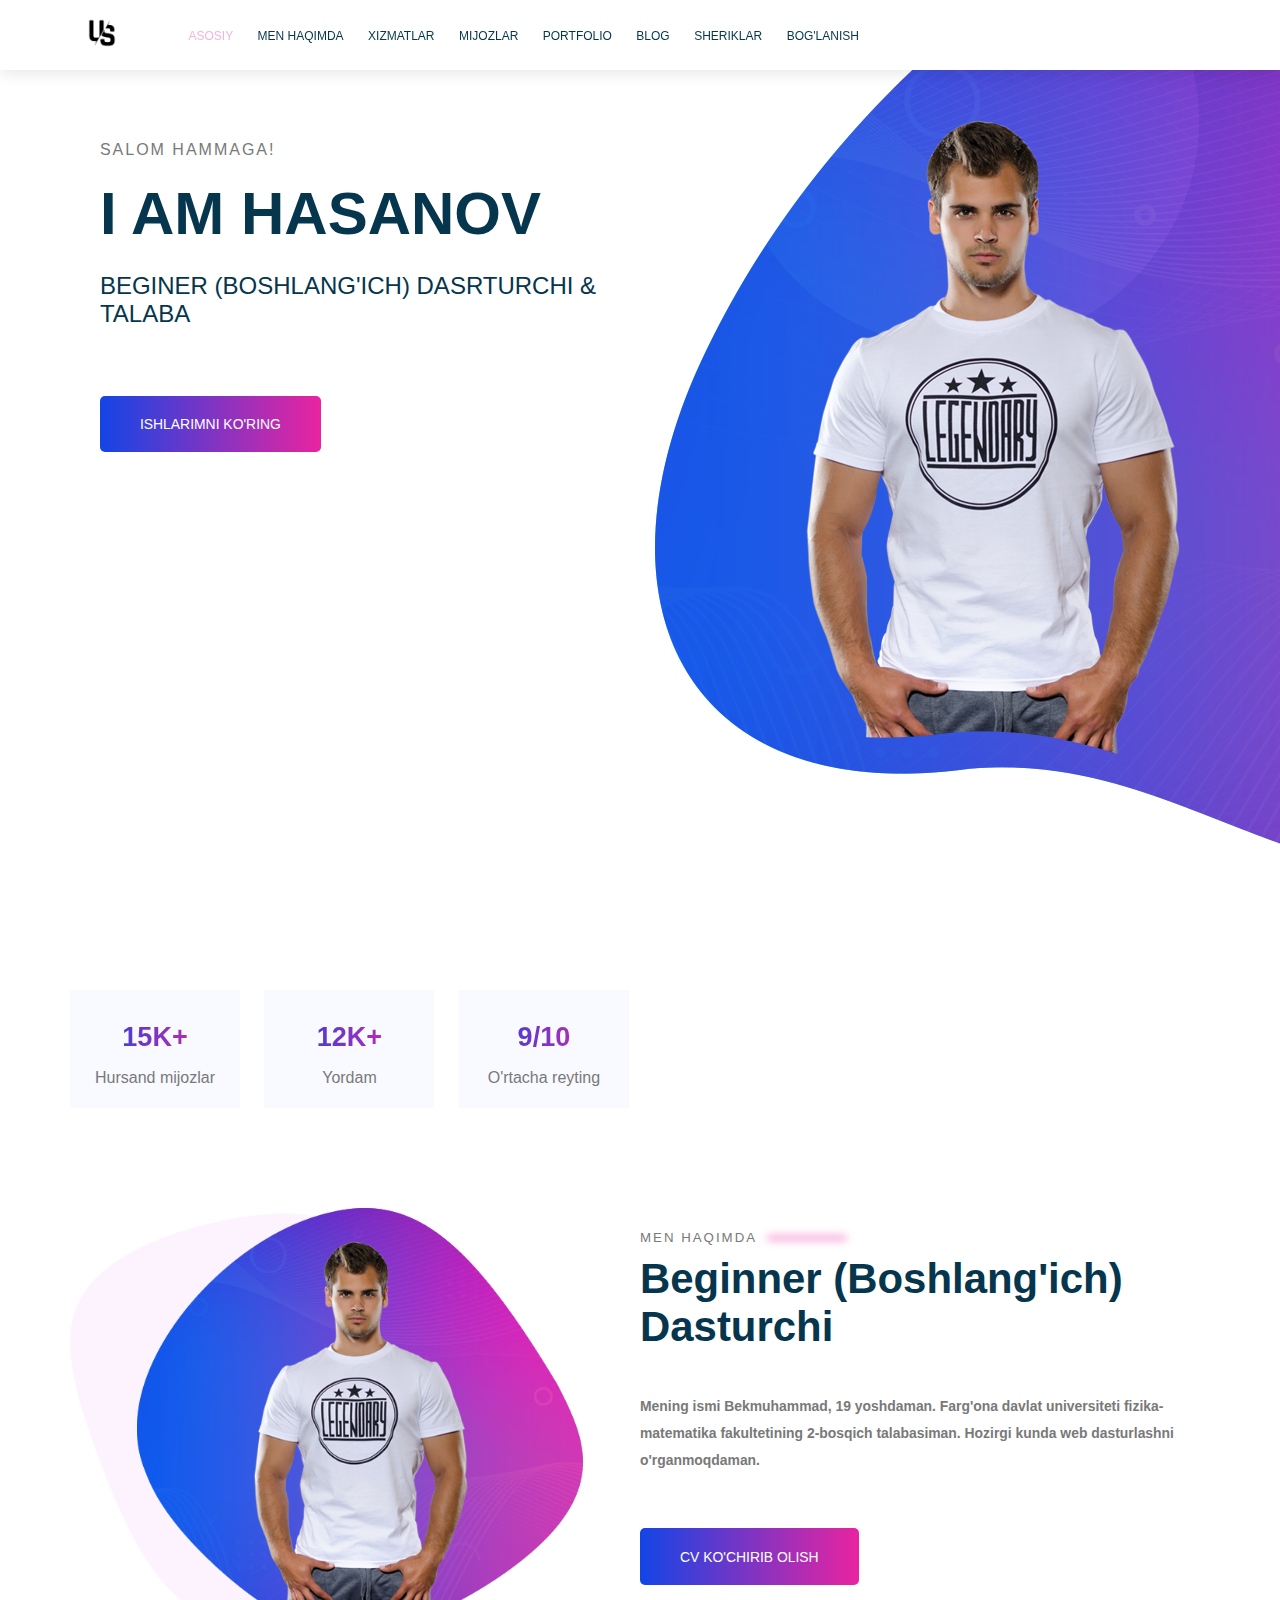
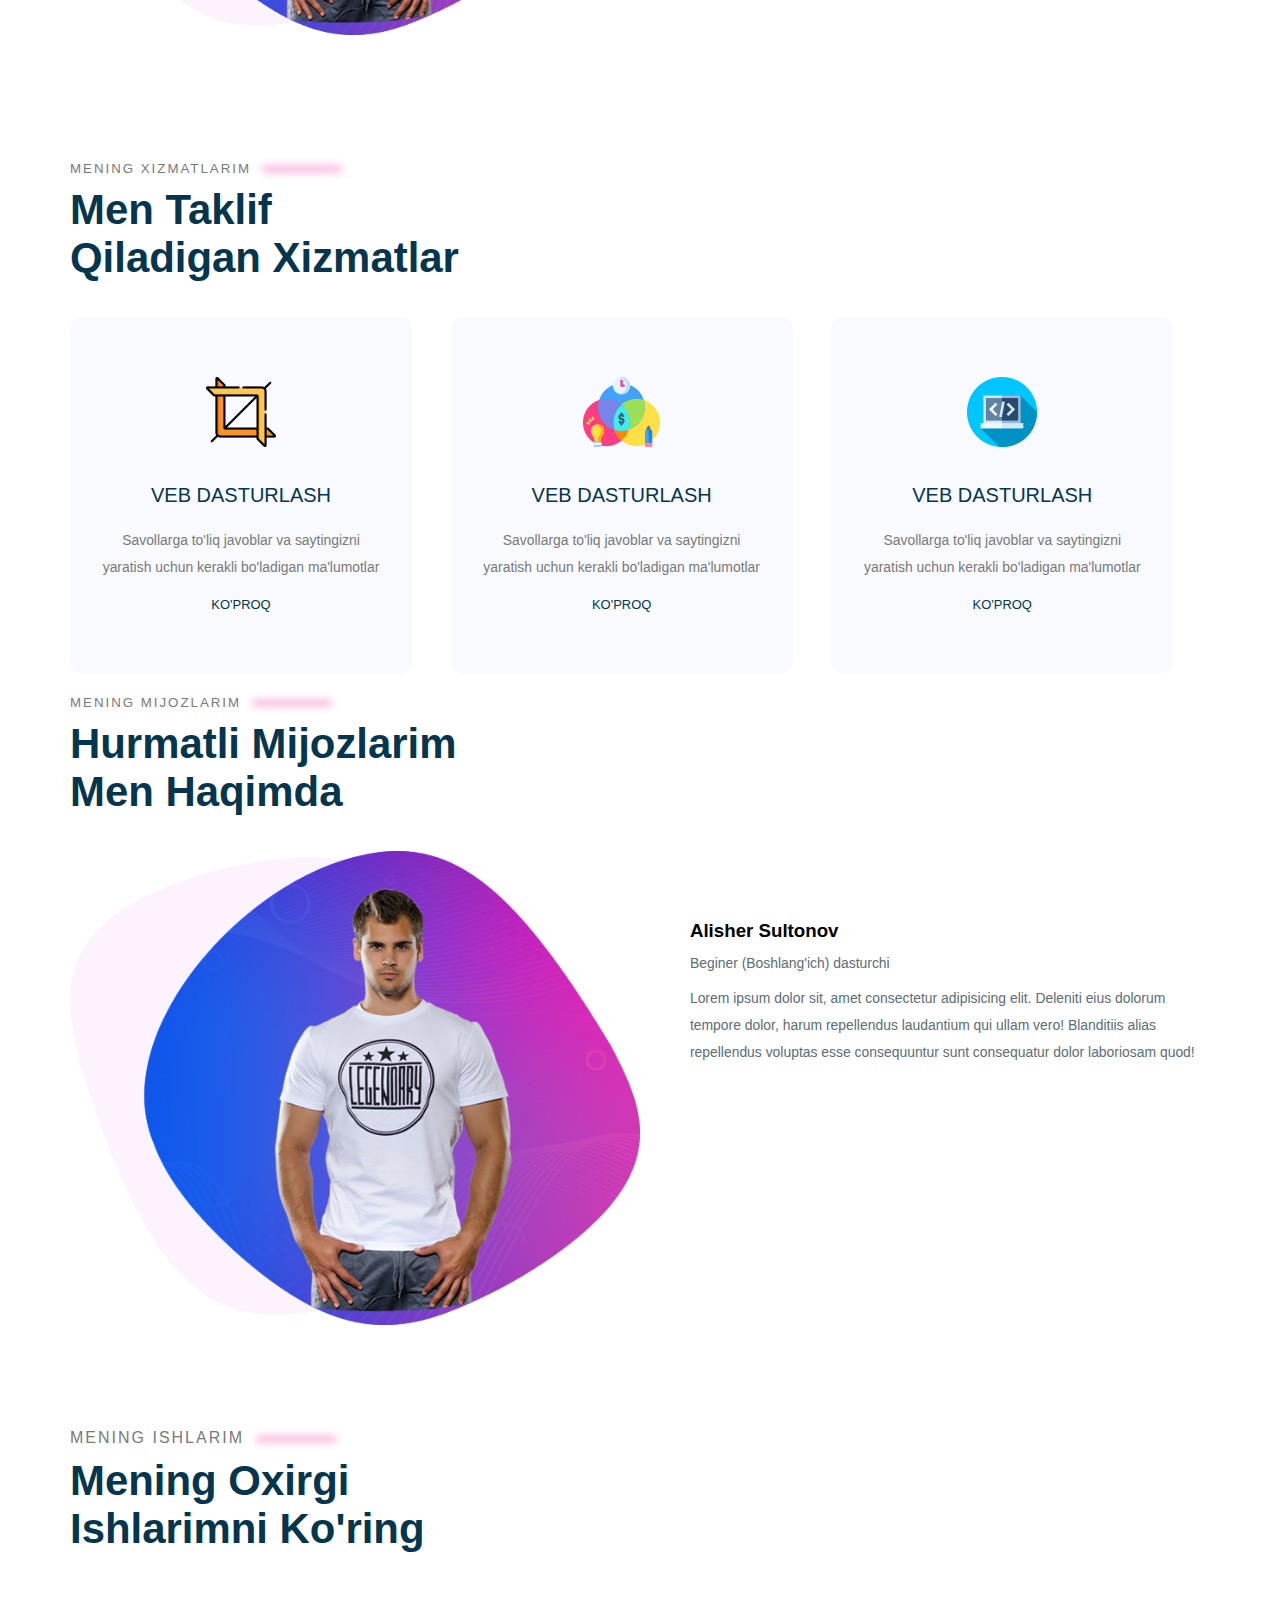
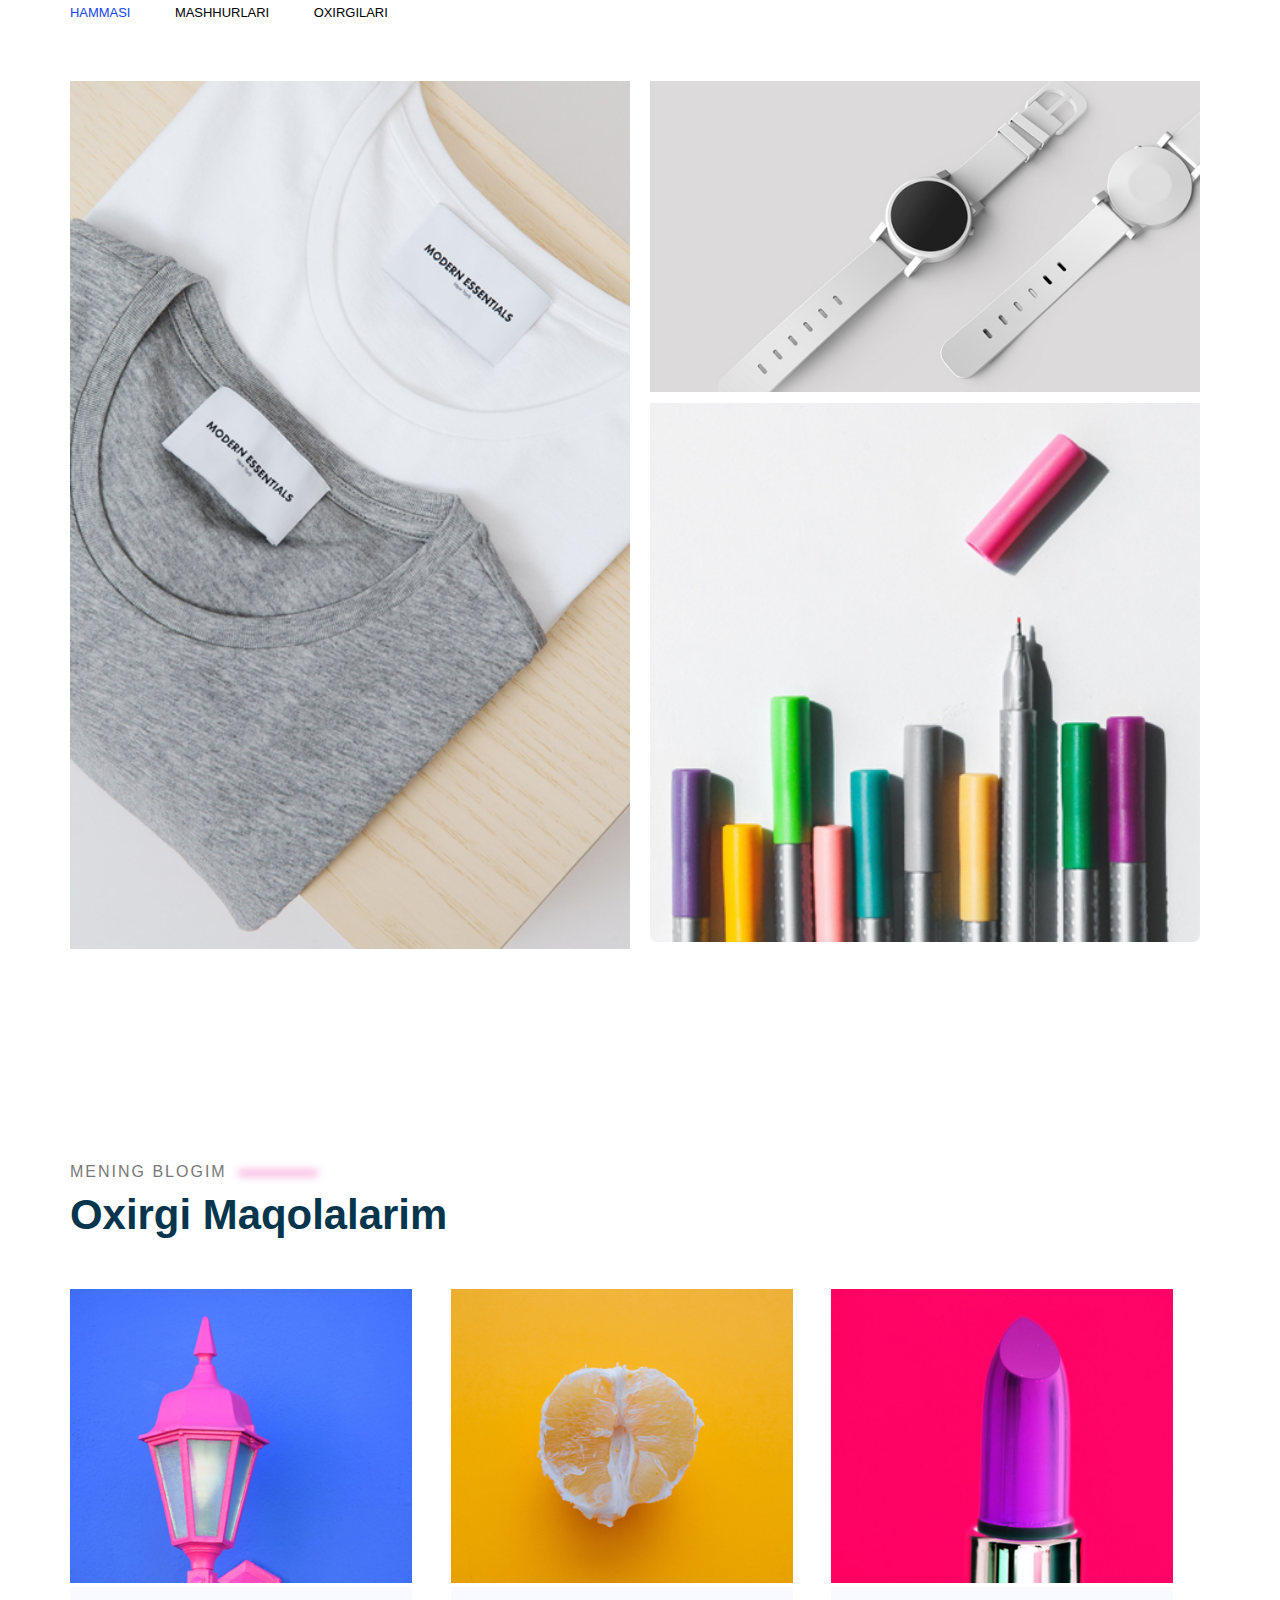
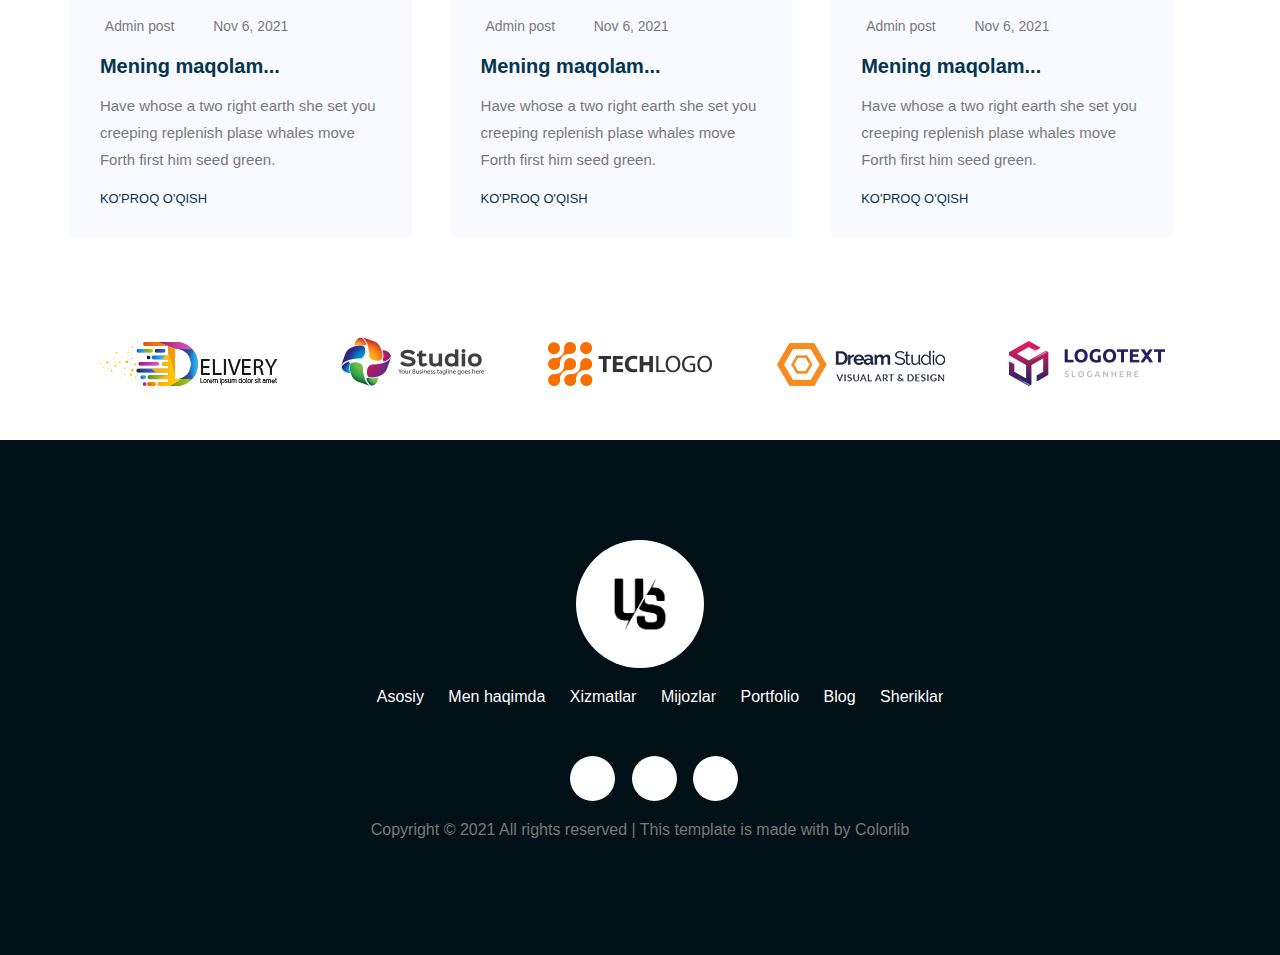
==== Loyiha/index.html @ 3fa2ca38 "Loyiha" ====
<!DOCTYPE html>
<html>
    <head>
        <title>Portfolio</title>
        <meta name="veiwport" contenrt="width=device-width, initial-scale=1.0">
        <link rel="stylesheet" href="./css/main.css">
        <link rel="stylesheet" href="./css/shared.css">
        <link rel="stylesheet" href="https://cdnjs.cloudflare.com/ajax/libs/font-awesome/6.0.0-beta2/css/all.min.css" integrity="sha512-YWzhKL2whUzgiheMoBFwW8CKV4qpHQAEuvilg9FAn5VJUDwKZZxkJNuGM4XkWuk94WCrrwslk8yWNGmY1EduTA==" crossorigin="anonymous" referrerpolicy="no-referrer" /> 
    </head>
    <body>
     <!--Header section-->
     <header class="main-header">
        <div class="container">
         <div class="main-header__brand">
            <a href="index.html">
                <img src="logo.png" alt="logo">
            </a>
         </div>
            <nav class="main-navigation">
                <ul class="main-navigation__items">
                    <li class="main-navigation__item active">
                        <a href="#">Asosiy</a>
                    </li>
                    <li class="main-navigation__item">
                        <a href="#">Men haqimda</a>
                    </li>
                    <li class="main-navigation__item">
                        <a href="#">Xizmatlar</a>
                    </li>
                    <li class="main-navigation__item">
                        <a href="#">Mijozlar</a>
                    </li>
                    <li class="main-navigation__item">
                        <a href="#">Portfolio</a>
                    </li>
                    <li class="main-navigation__item">
                        <a href="#">Blog</a>
                    </li>
                    <li class="main-navigation__item">
                        <a href="#">Sheriklar</a>
                    </li>
                    <li class="main-navigation__item">
                        <a href="./contact.html">Bog'lanish</a>
                    </li>
                </ul>
            </nav>
        </div>
     </header>
     <!-- /Header section -->

     <!-- Main section-->
    <div class="main-banner">
        <div class="container">
            <section id="main-section" class="main-section">
                <div class="main-section__info">
                    <h4 class="main-section__welcome to-uppercase">Salom hammaga!</h4>
                    <h1 class="main-section__introduction to-uppercase">I am Hasanov</h1>
                    <h3 class="main-section__position to-uppercase">Beginer (boshlang'ich) dasrturchi & Talaba</h3>
                    <div class="main-section__social-works">
                        <a href="https://t.me/Hasanov_2002">
                            <i class="fab fa-telegram"></i>
                        </a>
                        <a href="https://instagram.com/hasanov_02_10">
                        <i class="fab fa-instagram"></i>
                        </a>
                        <a href="https://www.facebook.com/bekmuhammad.hasanov">
                        <i class="fab fa-facebook"></i>
                        </a>
                    </div>
                    <button type="button" class="button main-section__action to-uppercase">
                    Ishlarimni ko'ring
                </button>
                </div>
                <div class="main-section__image">
                    <img src="me.png" alt="My image">
                </div>
            </section>
            <div class="clearfix"></div>
        </div>
    </div>
     <!-- /Main section -->

     <!-- Statistic section -->
     <div class="container">
         <section id="statistics" class="statistics">
             <div class="statistic__item">
                <h3 class="statistics__number">15K+</h3>
                <p class="statistics__title">Hursand mijozlar</p>
             </div>
             <div class="statistic__item">
                <h3 class="statistics__number">12K+</h3>
                <p class="statistics__title">Yordam</p>
             </div>
             <div class="statistic__item">
                <h3 class="statistics__number">9/10</h3>
                <p class="statistics__title">O'rtacha reyting</p>
             </div>
         </section>
     </div>
     
     <!-- About me section -->
        <div class="container">
            <section id="about-me" class="about-me">
                <div class="about-me__image">
                    <img src="./about-me.png" alt="About me image">
                </div>
                <div class="about-me__info">
                    <h5 class="section-subtitle">
                        Men haqimda
                    <span class="blur-line"></span>
                    </h5>
                    <h3 class="section-title">Beginner (boshlang'ich) dasturchi</h3>
                    <p class="about-me__description">
                        Mening ismi Bekmuhammad, 19 yoshdaman. Farg'ona davlat universiteti fizika-matematika fakultetining 2-bosqich talabasiman. Hozirgi kunda web dasturlashni o'rganmoqdaman.
                    </p>
                    <button type="button" class="button to-uppercase about-me__action">
                        CV ko'chirib olish
                    </button>
                </div>
            </section>
            <div class="clearfix"></div>
        </div>
      <!-- /About me section -->

      <!-- Services section -->
      <div class="container">
        <section id="services" class="services">
            <h5 class="section-subtitle">
                Mening xizmatlarim
                <span class="blur-line"></span>
            </h5> 
            <h2 class="section-title">
                Men taklif <br>
                qiladigan xizmatlar
            </h2>  
            <div class="services__cards">
                <div class="service-card">
                    <img class="services-card__icon" src="./service-1.png" alt="Service 1">
                    <h5 class="service-card__title">Veb dasturlash</h5>
                    <p class="service-card__description">Savollarga to'liq javoblar va saytingizni yaratish uchun kerakli bo'ladigan ma'lumotlar</p>
                    <a href="#" class="service-card__link">
                        Ko'proq
                    </a>
                </div>
                <div class="service-card">
                  <img class="services-card__icon" src="./service-2.png" alt="Service 1">
                  <h5 class="service-card__title">Veb dasturlash</h5>
                  <p class="service-card__description">Savollarga to'liq javoblar va saytingizni yaratish uchun kerakli bo'ladigan ma'lumotlar</p>
                  <a href="#" class="service-card__link">
                      Ko'proq
                  </a>
                </div>
                <div class="service-card">
                  <img class="services-card__icon" src="./service-3.png" alt="Service 1">
                  <h5 class="service-card__title">Veb dasturlash</h5>
                  <p class="service-card__description">Savollarga to'liq javoblar va saytingizni yaratish uchun kerakli bo'ladigan ma'lumotlar</p>
                  <a href="#" class="service-card__link">
                      Ko'proq
                  </a>
                </div>
            </div>
        </section>
      </div>
      <!-- /Services section -->

      <!-- Clients section -->
      <div class="container">
        <sectio id="clients" class="clients">
            <h5 class="section-subtitle">
                Mening mijozlarim
                <span class="blur-line"></span>
            </h5>
            <h2 class="section-title">
                Hurmatli mijozlarim<br>
                men haqimda
            </h2>
            <div class="client-items">
                <div class="client-item">
                    <div class="client-item__image">
                        <img src="./about-me.png" alt="Client image">
                    </div>
                    <div class="client-item__info">
                        <h3 class="client-item__name">
                            Alisher Sultonov
                        </h3>
                        <p class="client-item__position">
                            Beginer (Boshlang'ich) dasturchi
                        </p>
                        <p class="client-item__review">
                            Lorem ipsum dolor sit, amet consectetur adipisicing elit. Deleniti eius dolorum tempore dolor, harum repellendus laudantium qui ullam vero! Blanditiis alias repellendus voluptas esse consequuntur sunt consequatur dolor laboriosam quod!
                        </p>
                        <div class="client-item__rate">
                            <i class="fas fa-star"></i>
                            <i class="fas fa-star"></i>
                            <i class="fas fa-star"></i>
                            <i class="fas fa-star"></i>
                            <i class="fas fa-star"></i>
                        </div>
                    </div>
                </div>
            </div>
            <div class="clearfix"></div>
        </sectio>
      </div>
      <!-- /Clients section -->

      <!-- Portfolio section-->
      <div class="container">
        <section id="portfolio" class="portfolio">
            <div class="section-subtitle">
                Mening ishlarim
                <span class="blur-line"></span>
            </div>
            <div class="section-title">
                Mening oxirgi <br> 
                ishlarimni ko'ring
            </div>
            <ul class="portfolio-filters ">
                <li class="active">
                    Hammasi
                </li>
                <li>
                    Mashhurlari
                </li>
                <li>
                    Oxirgilari
                </li>
            </ul>
            <div class="portfolio-items">
                <div class="portfolio-item portfolio-item-1">
                    <img src="./portfolio-1.jpg" alt="Portfolio image 1" class="portfolio-item__image">
                    <div class="portfolio-item__overlay"></div>
                    <div class="portfolio-item__info">
                         <h4>
                            <a href="#">Portfolio item 1</a>
                        </h4>
                        <p>
                          Ishim haqida
                        </p>
                    </div>
                </div>
                <div class="portfolio-item portfolio-item2">
                    <img src="./portfolio-2.jpg" alt="Portfolio image 2" class="portfolio-item__image">
                    <div class="portfolio-item__overlay"></div>
                    <div class="portfolio-item__info">
                         <h4>
                            <a href="#">Portfolio item 2</a>
                        </h4>
                        <p>
                          Ishim haqida
                        </p>
                    </div>
                </div>
                <div class="portfolio-item portfolio-item3">
                    <img src="./portfolio-3.jpg" alt="Portfolio image 3" class="portfolio-item__image">
                    <div class="portfolio-item__overlay"></div>
                    <div class="portfolio-item__info">
                         <h4>
                            <a href="#">Portfolio item 3</a>
                        </h4>
                        <p>
                          Ishim haqida
                        </p>
                    </div>
                </div>
            </div>
        </section>
      </div>
      <!-- Portfolio section-->

      <!-- Blog section -->
     <div class="container">
        <section id="blog" class="blog">
            <div class="section-subtitle">
                Mening blogim
                <span class="blur-line"></span>
            </div>
            <div class="section-title">
                Oxirgi maqolalarim
            </div>
            <div class="blog-items">
                <div class="blog-item">
                    <div class="blog-item__image">
                        <img src="./blog-1.jpg" alt="blog 1 image">
                    </div>
                    <div class="blog-item__info">
                        <div class="blog-item__main-info">
                            <span class="blog-item__author">
                                <i class="fa fa-user"></i>
                                Admin post
                            </span>
                            <span class="blog-item__date">
                                <i class="fa fa-calendar"></i>
                                Nov 6, 2021
                            </span>
                        </div>
                        <h5 class="blog-item__title">
                            Mening maqolam...
                        </h5>
                        <p class="blog-item__description">
                            Have whose a two right earth she set you creeping replenish plase whales move Forth first him seed green.
                        </p>
                        <a class="blog-item__learn-more">
                            Ko'proq o'qish
                        </a>
                    </div>
                </div>
                <div class="blog-item">
                    <div class="blog-item__image">
                        <img src="./blog-2.jpg" alt="blog 1 image">
                    </div>
                    <div class="blog-item__info">
                        <div class="blog-item__main-info">
                            <span class="blog-item__author">
                                <i class="fa fa-user"></i>
                                Admin post
                            </span>
                            <span class="blog-item__date">
                                <i class="fa fa-calendar"></i>
                                Nov 6, 2021
                            </span>
                        </div>
                        <h5 class="blog-item__title">
                            Mening maqolam...
                        </h5>
                        <p class="blog-item__description">
                            Have whose a two right earth she set you creeping replenish plase whales move Forth first him seed green.
                        </p>
                        <a class="blog-item__learn-more">
                            Ko'proq o'qish
                        </a>
                    </div>
                </div>
                <div class="blog-item">
                    <div class="blog-item__image">
                        <img src="./blog-3.jpg" alt="blog 1 image">
                    </div>
                    <div class="blog-item__info">
                        <div class="blog-item__main-info">
                            <span class="blog-item__author">
                                <i class="fa fa-user"></i>
                                Admin post
                            </span>
                            <span class="blog-item__date">
                                <i class="fa fa-calendar"></i>
                                Nov 6, 2021
                            </span>
                        </div>
                        <h5 class="blog-item__title">
                            Mening maqolam...
                        </h5>
                        <p class="blog-item__description">
                            Have whose a two right earth she set you creeping replenish plase whales move Forth first him seed green.
                        </p>
                        <a class="blog-item__learn-more">
                            Ko'proq o'qish
                        </a>
                    </div>
                </div>
            </div>
        </section>
     </div>
      <!-- /Blog section -->

      <!-- Partners section -->
        <div class="container">
            <section id="partners" class="partners">
                <div class="partner">
                    <img src="./partner-1.png" alt="partner image">
                </div>
                <div class="partner">
                    <img src="./partner-2.png" alt="partner image">
                    </div>
                    <div class="partner">
                    <img src="./partner-3.png" alt="partner image">
                    </div>
                 <div class="partner">
                    <img src="./partner-4.png" alt="partner image">
                    </div>
                    <div class="partner">
                    <img src="./partner-5.png" alt="partner image">
                </div>
            </section>
        </div>
       <!-- /Partners section -->

       <!-- Footer section -->
       <footer class="footer" >
       <div class="container">
           <div class="footer__brand">
               <img src="./logo.png" alt="Logo">
           </div>
        <nav class="footer__navigation">
            <ul class="footer__navigation-items">
                <li class="footer__navigation-item">
                    <a href="#">Asosiy</a>
                </li>
                <li class="footer__navigation-item">
                   <a href="#">Men haqimda</a>
               </li>
               <li class="footer__navigation-item">
                   <a href="#">Xizmatlar</a>
               </li>
               <li class="footer__navigation-item">
                   <a href="#">Mijozlar</a>
               </li>
               <li class="footer__navigation-item">
                   <a href="#">Portfolio</a>
               </li>
               <li class="footer__navigation-item">
                   <a href="#">Blog</a>
               </li>
               <li class="footer__navigation-item">
                   <a href="#">Sheriklar</a>
               </li>
            </ul>
        </nav>
       <ul class="footer__socials">
            <li class="footer__social">
                <a href="#">
                    <i class="fab fa-telegram"></i>
                </a>
            </li>
            <li class="footer__social">
                <a href="#">
                    <i class="fab fa-instagram"></i>
                </a>
            </li>
            <li class="footer__social">
                <a href="#">
                    <i class="fab fa-facebook"></i>
                </a>
            </li>
       </ul>
       <p class="footer__text">
           Copyright &copy 2021 All rights reserved | This template is made with by Colorlib
       </p>
       </div>
       </footer>
        <!-- /Footer section -->
    </body>
</html>
---- Loyiha/css/main.css ----
/* Core styles*/
body{
    font-family: sans-serif;
    margin: 0;
}

.container{
    width: 1140px;
    margin: 0 auto;
}

.to-uppercase{
    text-transform: uppercase;
}

.clearfix{
    clear: both;
}
.section-subtitle{
    letter-spacing: 2px;
    font-weight: 500;
    margin-bottom: 10px;
    color: #797979;
    text-transform: uppercase;
}

.section-title{
    margin-top: 5px;
    font-size: 42px;
    font-weight: 700;
    text-transform: capitalize;
    color: #05364D;
}

.button{
    border: none;
    background: linear-gradient(to right, #1345e6 0%, #ed239f 51%, #1345e6 100%);
    background-size: 200% auto;
    color: #FFFFFF;
    font-weight: 500;
    font-size: 14px;
    padding: 20px 40px;
    cursor: pointer;
    border-radius: 5px;
    transition: 1s ease;
}

.button:hover{
    background-position: right center;
    transition: 1s ease;
}

.blur-line{
    display: inline-block;
    position: relative;
    top: -2px;
    margin-left: 5px;
    width: 80px;
    height: 4px;
    background-color: rgba(237,35,159,0.6);
    filter: blur(4px);
    border-radius: 4px;
}
/* Main header styles */
.main-header{
    position: fixed;
    top: 0;
    left: 0;
    width: 100%;
    background-color: white;
    box-shadow: 0px 3px 16px 0px rgb(0 0 0 / 10%);
    z-index: 10;
}

.main-header__brand{
   display: inline-block;
   vertical-align: middle;
}

.main-header__brand img{
    width: 64px;
}

.main-navigation{
    display: inline-block;
    vertical-align: middle;
}

.main-navigation__item{
   display: inline-block;
   padding: 10px;
}

.main-navigation__item a{
    color: #05364d;
    text-decoration: none;
    text-transform: uppercase;
    font-size: 12px;
    font-weight:500;
}

.main-navigation__item a:hover{
    color:#efb6df;
}

.main-navigation__item.active a{
    color: #efb6df;
}

/* Main section styles */
.main-banner{
    background: url('../images/main-banner.png') no-repeat  top center;
    background-position: center;
    background-size: cover;
    min-height: 890px;
}

.main-section{
    padding: 7.5rem 1.87rem;/* 1) 120 / 16 = 7.5rem  2) 30 / 16 = 1.87rem */ 
}

.main-section > div{
    width: 50%;
    float: left;
}

.main-section__image{
    text-align: right;
}
.main-section__welcome{
    font-size: 1rem; /* 16 / 16 = 1rem */
    font-weight: 400;
    margin-bottom: 1.25rem; /* 20 / 16 =1.25rem */
    letter-spacing: 2px;
    color: #797979;
}

.main-section__introduction{
    margin-top: 1.25rem;/* 20 / 16 =1.25rem */
    font-size: 3.75rem;/* 60 / 16 = 3.75rem */
    font-weight: 5000;
    margin-bottom: 1.25rem;/* 20 / 16 =1.25rem */
    color: #05364E;
}

.main-section__position{
    color: #05364E;
    font-size: 1.5rem; /* 24 / 16 = 1.5rem */ 
    font-weight: 300;
    margin-bottom: 1.25rem;/* 20 / 16 =1.25rem */
}

.main-section__social-works a{
    color: #8FA1AA;
    font-size: 1.25rem;
    display: inline-block;
    margin-right: 1rem;
    cursor: pointer;
}

.main-section__social-works a:hover i{
    color: #1C44E4;
}

.main-section__action{
    margin-top: 1.87rem;
    
}

/* statistics section */
.statistics{
    padding-top: 6.25rem;
}
.statistic__item{
    display: inline-block;
    width: 150px;
    background-color: #F8FAFF;
    text-align: center;
    padding: 0.32rem 0.625rem;
    margin-right: 1.25rem;
}

.statistics__number{
    font-size: 1.69rem;
    margin-bottom: 0.32rem;
    background: linear-gradient(90deg, #1345e6 0%, #ed239f 100%);
    -webkit-background-clip: text;
    -webkit-text-fill-color: transparent;
}

.statistics__title{
    font-size: 1rem;
    color: #797979;
    font-weight: 300;
}

/* About me */
.about-me{
    padding: 6.25rem 0;
}

.about-me > div{
    width: 50%;
    float: left;
}

.about-me__image img{
    width: 90%;
}



.about-me__description{
    font-size: 0.87rem;
    font-weight: 700;
    color: #797979;
    line-height: 1.69rem;
}

.about-me__action{
    margin-top: 2.5rem;
}

/* Services section */
.services{
    padding-top: 6.25rem;
}

.service-card{
    display: inline-block;
    width: 30%;
    padding: 3.75rem 1.87rem;
    background-color: #F8FAFF;
    margin-right: 3%;
    text-align: center;
    box-sizing: border-box;
    border-radius: 10px;
}

.service-card__title{
    color: #05364d;
    font-size: 1.25rem;
    font-weight: 500;
    margin-bottom: 1.25rem;
    text-transform: uppercase;
}

.service-card__description{
    font-size: 0.87rem;
    line-height: 1.68rem;
    font-weight: 300;
    color: #797979;
}

.service-card__link{
    font-size: 0.81rem;
    font-weight: 500;
    text-transform: uppercase;
    color: #05364D;
    text-decoration: none;
}

.service-card:hover{
    background-color: #5f30ff;
    transition: 0.75s ease;
}

.service-card:hover .service-card__title,
.service-card:hover .service-card__description,
.service-card:hover .service-card__link{
    color: #ffffff;
    transition: 0.75s ease;
}

/* Clients section styles */
.clientd{
    padding-top: 6.25rem;
} 

.client-item > div{
    width: 50%;
    float: left;
    box-sizing: border-box;
}

.client-item__image img{
    width: 100%;
}

.client-item__info{
    padding-top: 3.12rem;
    padding-left: 3.12rem;
}

.client-item__name{
    font-style: 1.25rem;
    margin-bottom: 0.25rem;
}

.client-item__position{
    font-size: 0.87rem;
    font-weight: 300;
    color: #5b6d75;
}

.client-item__review{
    font-size: 0.87rem;
    line-height: 1.68rem;
    font-weight: 300;
    color:#5b6d75;
}

.client-item__rate{
    color: #FFD805;
}

/* Portfolio section style */
.portfolio{
    padding: 6.25rem 0;
   
}

.portfolio-items{
    position: relative;
    margin-top: 3.12rem;
}

.portfolio-filters{
    list-style: none;
    padding-left: 0;
    margin-top: 3.12rem;
}

.portfolio-filters li{
    display: inline-block;
    margin-right: 2.5rem;
    font-size: 0.81rem;
    font-weight: 400;
    text-transform: uppercase;
}

.portfolio-filters li:hover,
.portfolio-filters li.active{
    color: #1345e6;
    cursor: pointer;
}

.portfolio-item{
    position: relative;
    display: inline-block;
    cursor: pointer;
    width: 50%;
    padding: 0.625rem;
    box-sizing: border-box;
}

.portfolio-item-1{
    padding-left: 0;
}

.portfolio-item2{
    position: absolute;
    right: 0;
    top: 0;
}

.portfolio-item3{
    position: absolute;
    top: 322px;
    right: 0;
}

.portfolio-item__image{
    width: 100%;
}

.portfolio-item__overlay{
    position: absolute;
    left: 0;
    top: 0;
    height: 100%;
    width: 100%;
    background-color: rgba(19, 69, 230, 0.9);
    visibility: hidden;
    z-index: 1;
}

.portfolio-item__info{
    position: absolute;
    bottom: 44px;
    left: 80px;
    color: white;
    visibility: hidden;
    z-index: 1;
}

.portfolio-item__info a{
    color: white;
    text-decoration: none;
}

.portfolio-item:hover .portfolio-item__overlay{
    visibility: visible;
    top: 20px;
    left: 20px;
}

.portfolio-item:hover .portfolio-item__info{
    visibility: visible;
    bottom: 24px;
    left: 60px;
}

/*  Blog section styles */
.blog{
    padding-top: 6.25rem;
}

.blog-items{
    margin-top: 3.125rem;
}

.blog-item{
    display: inline-block;
    width: 30%;
    margin-right: 3%;
    box-sizing: border-box;
}

.blog-item:hover{
    box-shadow: 0px 10px 20px rgb(5 54 77 /10%);
}

.blog-item__image img{
    width: 100%;
}

.blog-item__info{
    background-color: #F8FAFF;
    padding: 1.87rem;
    color: #797979;
}

.blog-item__main-info span{
    font-size: 0.87rem;
    margin-right: 1.87rem;
    font-weight: lighter;
}

.blog-item__info i{
    margin-right: 0.31rem;
}

.blog-item__title{
    font-size: 1.25rem;
    margin-top: 1.25rem;
    margin-bottom: 0.94rem;
    color: #05364D;
    font-weight: 700;
}

.blog-item__description{
    line-height: 1.68rem;
    font-weight: lighter;
    font-size: 0.94rem;
}

.blog-item__learn-more{
    font-size: 0.81rem;
    font-weight: 500;
    text-transform: uppercase;
    color: #05364D;
    cursor: pointer;
}

.blog-item__learn-more:hover{
    color: #efb6df;
}

/* Partners section styls */
.partners{
    padding-top: 6.25rem;
}

.partner{
    display: inline-block;
    padding: 0 1.87rem;
}
---- Loyiha/css/shared.css ----
body{
    font-family: sans-serif;
    margin: 0;
}

.container{
    width: 1140px;
    margin: 0 auto;
}

.to-uppercase{
    text-transform: uppercase;
}

.clearfix{
    clear: both;
}
.section-subtitle{
    letter-spacing: 2px;
    font-weight: 500;
    margin-bottom: 0.625rem; /*10 / 16 = 0.625rem*/
    color: #797979;
    text-transform: uppercase;
}

.section-title{
    margin-top: 0.32rem;/* 5 / 16 =0.32rem */
    font-size: 2.62rem; /* 42 / 16 = 2.62rem */
    font-weight: 700;    text-transform: capitalize;
    color: #05364D;
}

.button{
    border: none;
    background: linear-gradient(to right, #1345e6 0%, #ed239f 51%, #1345e6 100%);
    background-size: 200% auto;
    color: #FFFFFF;
    font-weight: 500;
    font-size: 0.87rem; /* 14 / 16 = 0.87rem */
    padding: 1.26rem 2.5rem; /* 1) 20 / 116 = 1.26rem 2) 40 / 16 = 2.5rem */
    cursor: pointer;
    border-radius: 5px;
    transition: 1s ease;
}

.button:hover{
    background-position: right center;
    transition: 1s ease;
}

.blur-line{
    display: inline-block;
    position: relative;
    top: -2px;
    margin-left: 0.32rem;/* 5 / 16 = 0.32rem */
    width: 80px;
    height: 4px;
    background-color: rgba(237,35,159,0.6);
    filter: blur(4px);
    border-radius: 4px;
}
/* Main header styles */
.main-header{
    position: fixed;
    top: 0;
    left: 0;
    width: 100%;
    background-color: white;
    box-shadow: 0px 3px 16px 0px rgb(0 0 0 / 10%);
    z-index: 10;
}

.main-header__brand{
   display: inline-block;
   vertical-align: middle;
}

.main-header__brand img{
    width: 64px;
}

.main-navigation{
    display: inline-block;
    vertical-align: middle;
}

.main-navigation__item{
   display: inline-block;
   padding: 0.625rem; /* 10 / 16 = 0.625rem */
}

.main-navigation__item a{
    color: #05364d;
    text-decoration: none;
    text-transform: uppercase;
    font-size: 0.75rem; /* 12 / 16 = 0.75rem */
    font-weight:500;
}

.main-navigation__item a:hover{
    color:#efb6df;
}

.main-navigation__item.active a{
    color: #efb6df;
}

/* Footer section styles */
.footer{
    padding: 100px 0;
    margin-top: 50px;
    background-color: #021017;
    text-align: center;
}

.footer__brand img{
    width: 128px;
    background-color: white;
    border-radius: 50%;
}

.footer__navigation-items{
    margin-bottom: 50px;
}

.footer__navigation-item{
    display: inline-block;
    padding: 0 10px;
}

.footer__navigation-item a{
    color: white;
    text-decoration: none;
}

.footer__social{
    display: inline-block;
    width: 45px;
    height: 45px;
    line-height: 45px;
    text-align: center;
    background-color: #FFFFFF;
    border-radius: 36px;
    color: #05364D;
    font-size: 1rem;
    margin-right: 12px;
}

.footer__social:hover{
    background: linear-gradient(90deg, #1345e6 0%, #ed239f 100%);
}

.footer__social:hover i{
    color: white;
}

.footer__social a{
    color: #021017;
}

.footer__text{
    color: #797979;
}

@media only screen and (max-width: 767px){
    .main-navigation{
        display: none;
    }
}
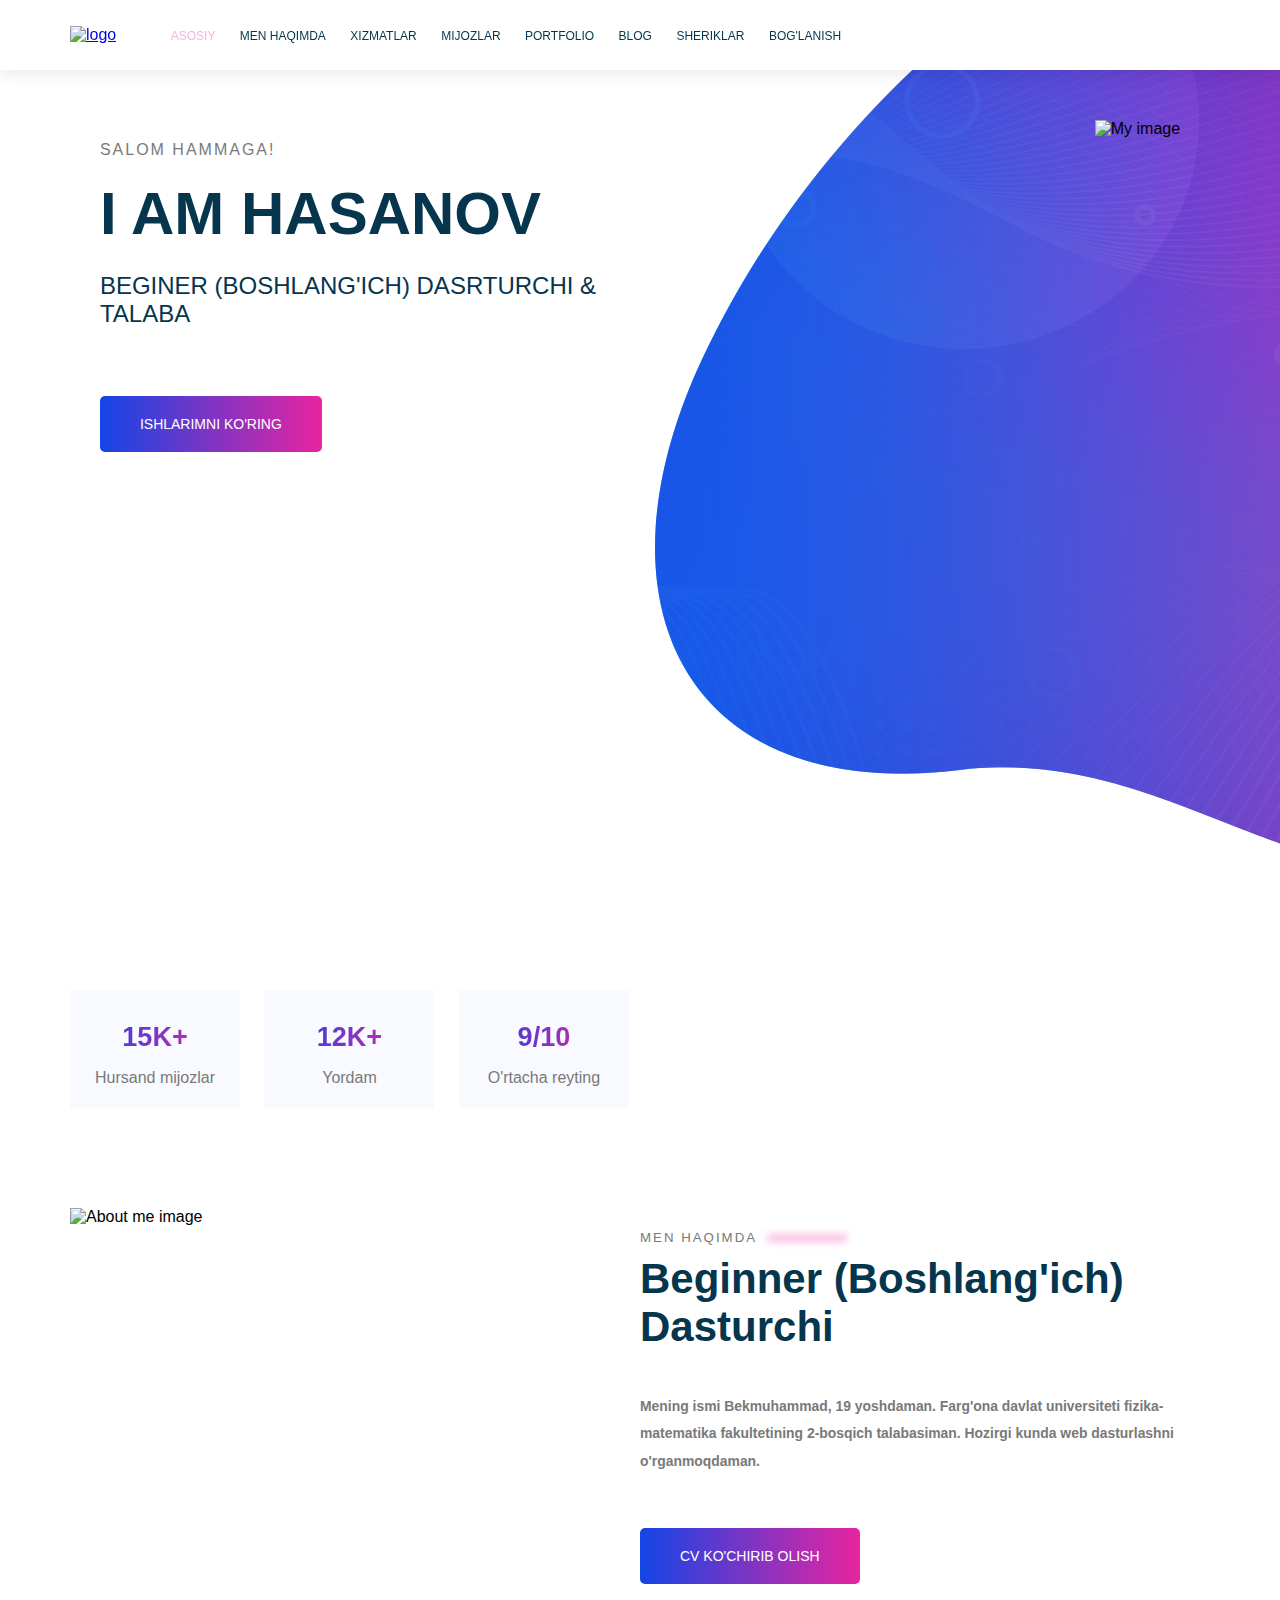
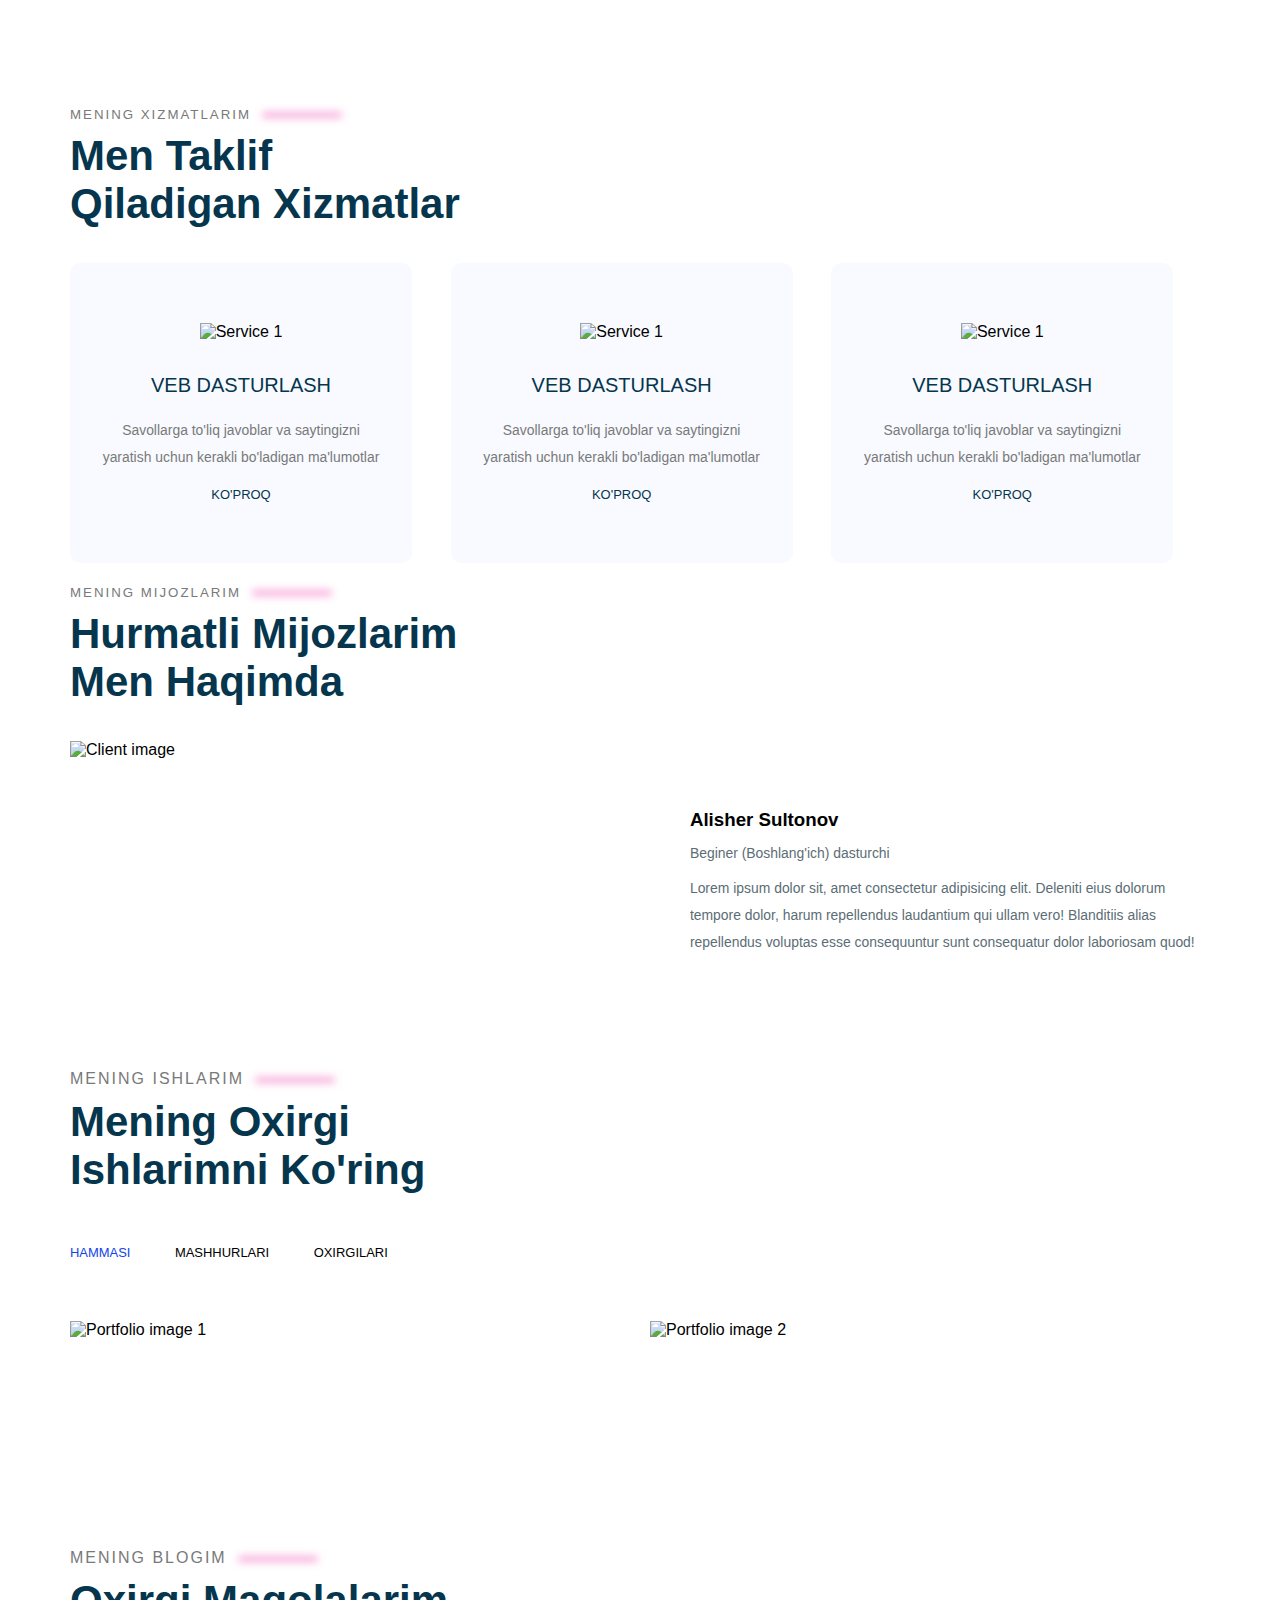
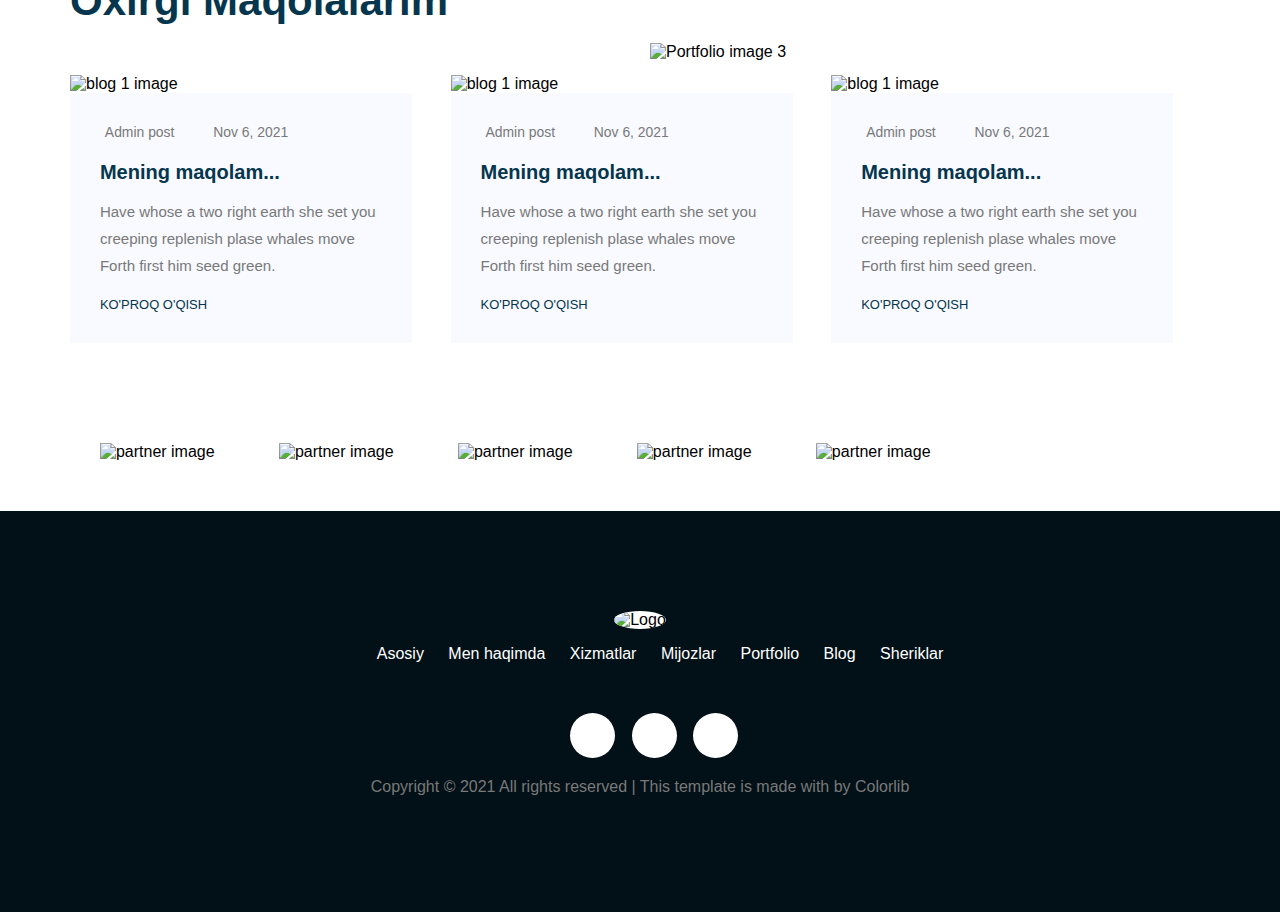
==== commit fc07aee2: "Update index.html" ====
--- a/Loyiha/index.html
+++ b/Loyiha/index.html
@@ -3,8 +3,8 @@
     <head>
         <title>Portfolio</title>
         <meta name="veiwport" contenrt="width=device-width, initial-scale=1.0">
+        <link rel="stylesheet" href="./css/shared.css">
         <link rel="stylesheet" href="./css/main.css">
-        <link rel="stylesheet" href="./css/shared.css">
         <link rel="stylesheet" href="https://cdnjs.cloudflare.com/ajax/libs/font-awesome/6.0.0-beta2/css/all.min.css" integrity="sha512-YWzhKL2whUzgiheMoBFwW8CKV4qpHQAEuvilg9FAn5VJUDwKZZxkJNuGM4XkWuk94WCrrwslk8yWNGmY1EduTA==" crossorigin="anonymous" referrerpolicy="no-referrer" /> 
     </head>
     <body>
@@ -13,7 +13,7 @@
         <div class="container">
          <div class="main-header__brand">
             <a href="index.html">
-                <img src="logo.png" alt="logo">
+                <img src="./images/logo.png" alt="logo">
             </a>
          </div>
             <nav class="main-navigation">
@@ -72,7 +72,7 @@
                 </button>
                 </div>
                 <div class="main-section__image">
-                    <img src="me.png" alt="My image">
+                    <img src="./images/me.png" alt="My image">
                 </div>
             </section>
             <div class="clearfix"></div>
@@ -102,7 +102,7 @@
         <div class="container">
             <section id="about-me" class="about-me">
                 <div class="about-me__image">
-                    <img src="./about-me.png" alt="About me image">
+                    <img src="./images/about-me.png" alt="About me image">
                 </div>
                 <div class="about-me__info">
                     <h5 class="section-subtitle">
@@ -135,7 +135,7 @@
             </h2>  
             <div class="services__cards">
                 <div class="service-card">
-                    <img class="services-card__icon" src="./service-1.png" alt="Service 1">
+                    <img class="services-card__icon" src="./images/service-1.png" alt="Service 1">
                     <h5 class="service-card__title">Veb dasturlash</h5>
                     <p class="service-card__description">Savollarga to'liq javoblar va saytingizni yaratish uchun kerakli bo'ladigan ma'lumotlar</p>
                     <a href="#" class="service-card__link">
@@ -143,7 +143,7 @@
                     </a>
                 </div>
                 <div class="service-card">
-                  <img class="services-card__icon" src="./service-2.png" alt="Service 1">
+                  <img class="services-card__icon" src="./images/service-2.png" alt="Service 1">
                   <h5 class="service-card__title">Veb dasturlash</h5>
                   <p class="service-card__description">Savollarga to'liq javoblar va saytingizni yaratish uchun kerakli bo'ladigan ma'lumotlar</p>
                   <a href="#" class="service-card__link">
@@ -151,7 +151,7 @@
                   </a>
                 </div>
                 <div class="service-card">
-                  <img class="services-card__icon" src="./service-3.png" alt="Service 1">
+                  <img class="services-card__icon" src="./images/service-3.png" alt="Service 1">
                   <h5 class="service-card__title">Veb dasturlash</h5>
                   <p class="service-card__description">Savollarga to'liq javoblar va saytingizni yaratish uchun kerakli bo'ladigan ma'lumotlar</p>
                   <a href="#" class="service-card__link">
@@ -177,7 +177,7 @@
             <div class="client-items">
                 <div class="client-item">
                     <div class="client-item__image">
-                        <img src="./about-me.png" alt="Client image">
+                        <img src="./images/about-me.png" alt="Client image">
                     </div>
                     <div class="client-item__info">
                         <h3 class="client-item__name">
@@ -228,7 +228,7 @@
             </ul>
             <div class="portfolio-items">
                 <div class="portfolio-item portfolio-item-1">
-                    <img src="./portfolio-1.jpg" alt="Portfolio image 1" class="portfolio-item__image">
+                    <img src="./images/portfolio-1.jpg" alt="Portfolio image 1" class="portfolio-item__image">
                     <div class="portfolio-item__overlay"></div>
                     <div class="portfolio-item__info">
                          <h4>
@@ -240,7 +240,7 @@
                     </div>
                 </div>
                 <div class="portfolio-item portfolio-item2">
-                    <img src="./portfolio-2.jpg" alt="Portfolio image 2" class="portfolio-item__image">
+                    <img src="./images/portfolio-2.jpg" alt="Portfolio image 2" class="portfolio-item__image">
                     <div class="portfolio-item__overlay"></div>
                     <div class="portfolio-item__info">
                          <h4>
@@ -252,7 +252,7 @@
                     </div>
                 </div>
                 <div class="portfolio-item portfolio-item3">
-                    <img src="./portfolio-3.jpg" alt="Portfolio image 3" class="portfolio-item__image">
+                    <img src="./images/portfolio-3.jpg" alt="Portfolio image 3" class="portfolio-item__image">
                     <div class="portfolio-item__overlay"></div>
                     <div class="portfolio-item__info">
                          <h4>
@@ -281,7 +281,7 @@
             <div class="blog-items">
                 <div class="blog-item">
                     <div class="blog-item__image">
-                        <img src="./blog-1.jpg" alt="blog 1 image">
+                        <img src="./images/blog-1.jpg" alt="blog 1 image">
                     </div>
                     <div class="blog-item__info">
                         <div class="blog-item__main-info">
@@ -307,7 +307,7 @@
                 </div>
                 <div class="blog-item">
                     <div class="blog-item__image">
-                        <img src="./blog-2.jpg" alt="blog 1 image">
+                        <img src="./images/blog-2.jpg" alt="blog 1 image">
                     </div>
                     <div class="blog-item__info">
                         <div class="blog-item__main-info">
@@ -333,7 +333,7 @@
                 </div>
                 <div class="blog-item">
                     <div class="blog-item__image">
-                        <img src="./blog-3.jpg" alt="blog 1 image">
+                        <img src="./images/blog-3.jpg" alt="blog 1 image">
                     </div>
                     <div class="blog-item__info">
                         <div class="blog-item__main-info">
@@ -366,19 +366,19 @@
         <div class="container">
             <section id="partners" class="partners">
                 <div class="partner">
-                    <img src="./partner-1.png" alt="partner image">
+                    <img src="./images/partner-1.png" alt="partner image">
                 </div>
                 <div class="partner">
-                    <img src="./partner-2.png" alt="partner image">
+                    <img src="./images/partner-2.png" alt="partner image">
                     </div>
                     <div class="partner">
-                    <img src="./partner-3.png" alt="partner image">
+                    <img src="./images/partner-3.png" alt="partner image">
                     </div>
                  <div class="partner">
-                    <img src="./partner-4.png" alt="partner image">
+                    <img src="./images/partner-4.png" alt="partner image">
                     </div>
                     <div class="partner">
-                    <img src="./partner-5.png" alt="partner image">
+                    <img src="./images/partner-5.png" alt="partner image">
                 </div>
             </section>
         </div>
@@ -388,7 +388,7 @@
        <footer class="footer" >
        <div class="container">
            <div class="footer__brand">
-               <img src="./logo.png" alt="Logo">
+               <img src="./images/logo.png" alt="Logo">
            </div>
         <nav class="footer__navigation">
             <ul class="footer__navigation-items">
@@ -439,4 +439,4 @@
        </footer>
         <!-- /Footer section -->
     </body>
-</html>+</html>
